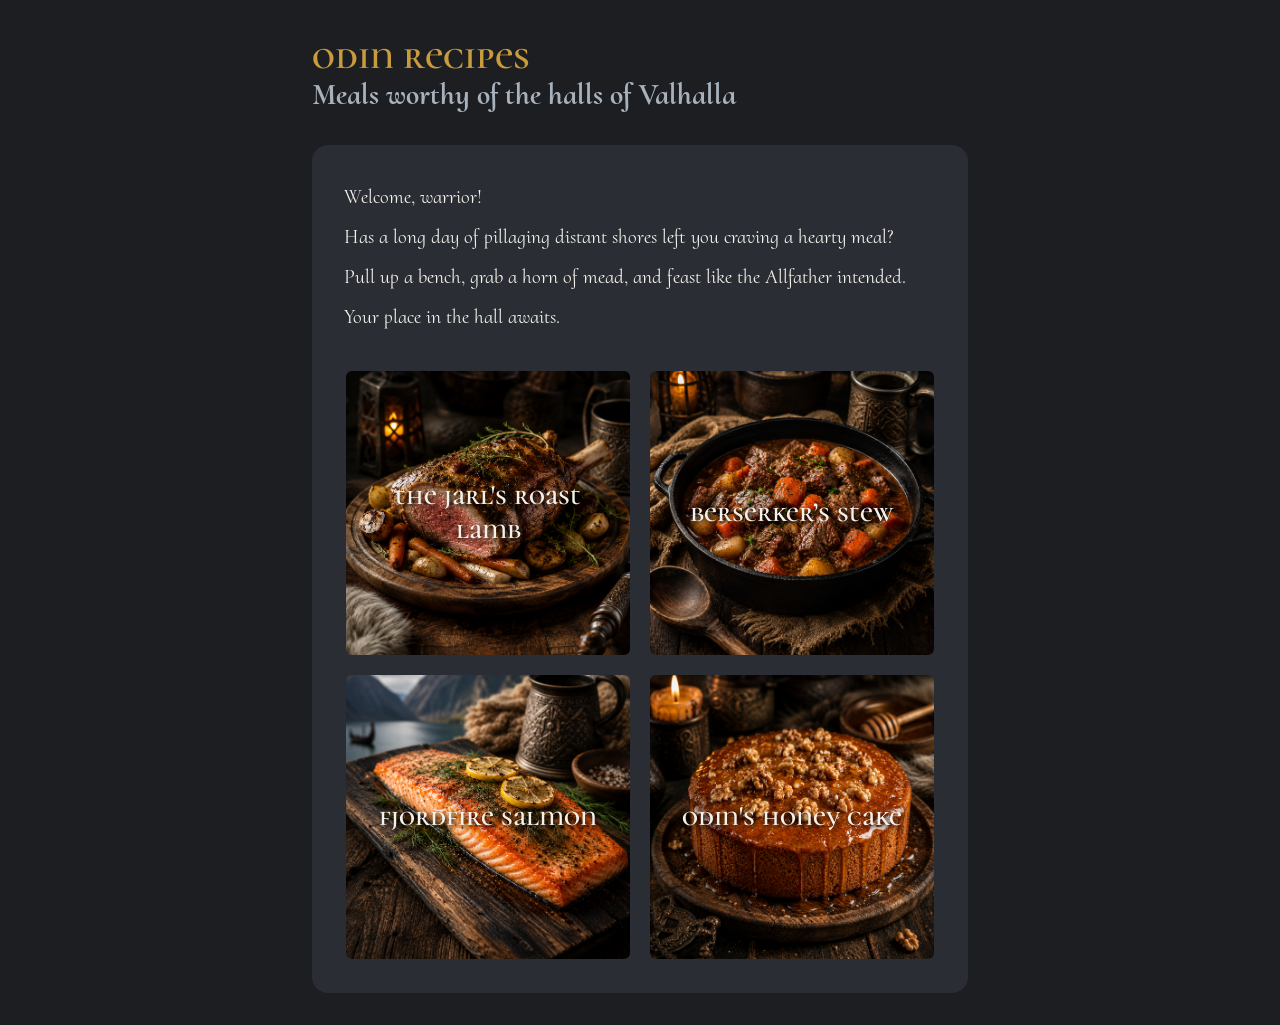
==== index.html @ 8e2f29a7 "Bevel edges and remove description from recipe card. Import CSS reset and Google Fonts." ====
<!doctype html>
<html lang="en">
<head>
  <meta charset="UTF-8">
  <meta name="viewport" content="width=device-width, initial-scale=1">
  <link rel="stylesheet" href="./assets/default.css">
  <title>Odin Recipes</title>
</head>
<body>
  <header>
    <h1>Odin Recipes</h1>
    <h2>Meals worthy of the halls of Valhalla</h2>
  </header>
  <main>
    <section>
      <p>Welcome, warrior!</p>
      <p>Has a long day of pillaging distant shores left you craving a hearty meal?</p>
      <p>Pull up a bench, grab a horn of mead, and feast like the Allfather intended.</p>
      <p>Your place in the hall awaits.</p>
    </section>

    <section class="recipes">
      <a class="recipe" href="#">
        <p class="recipe__name">The Jarl's Roast Lamb</p>
        <img class="recipe__image" src="./assets/images/f7678df5abf7.png" alt="The Jarl's Roast Lamb"></a>
      <a class="recipe" href="#">
        <p class="recipe__name">Berserker’s Stew</p>
        <img class="recipe__image" src="./assets/images/8103312cc3ab.png" alt="Berserker’s Stew"></a>
      <a class="recipe" href="#">
        <p class="recipe__name">Fjordfire Salmon</p>
        <img class="recipe__image" src="./assets/images/a876456f0e46.png" alt="Fjordfire Salmon">
      </a>
      <a class="recipe" href="#">
        <p class="recipe__name">Odin's Honey Cake</p>
        <img class="recipe__image" src="./assets/images/fd5658f6d275.png" alt="Odin's Honey Cake"></a>
    </section>
  </main>
</body>
</html>
---- assets/default.css ----
@import url("https://cdn.jsdelivr.net/npm/modern-normalize@3.0.1/modern-normalize.min.css");
@import url('https://fonts.googleapis.com/css2?family=Cormorant+Unicase:wght@600&family=Cormorant+Upright&display=swap');

:root {
  --black:        #1D1E22;
  --light-black:  #2A2D34;
  --primary:      #C89B3C;
  --secondary:    #A8B2BD;
  --white:        #F4F1EA;

  --max-width:    720px;
  --padding:      32px;
  --padding-half: calc(var(--padding) / 2);
}

* {
  margin:  0;
  padding: 0;
}

html {
  color:            var(--white);
  background-color: var(--black);
}

body {
  font-family:    "Cormorant Upright", serif;
  font-size:      20px;
  font-weight:    400;
  font-style:     normal;
  display:        flex;
  flex-direction: column;
  margin:         0 auto;
  padding:        var(--padding);
  max-width:      var(--max-width);
  gap:            var(--padding);
}

main {
  display:          flex;
  flex-direction:   column;
  padding:          var(--padding);
  border-radius:    var(--padding-half);
  background-color: var(--light-black);
  gap:              var(--padding);
  corner-shape:     bevel;
}

h1 {
  font-family:    "Cormorant Unicase", serif;
  font-weight:    600;
  font-style:     normal;
  text-transform: lowercase;
  color:          var(--primary);
}

h2 {
  color: var(--secondary);
}

p {
  line-height: 2;
}

section.recipes {
  display:               grid;
  grid-template-columns: 1fr 1fr;
  gap:                   var(--padding-half);
}

section.recipes a {
  text-decoration: none;
  color:           inherit;
}

.recipe {
  position:        relative;
  display:         flex;
  overflow:        hidden;
  align-items:     center;
  flex-direction:  column;
  justify-content: center;
  padding:         calc(var(--padding) / 2);
  border:          2px solid transparent;
  border-radius:   calc(var(--padding-half) / 2);
  aspect-ratio:    1/1;
  corner-shape:    bevel;
}

.recipe:hover {
  border-width: 2px;
  border-color: var(--primary);
}

.recipe__name {
  font-family:    "Cormorant Unicase", serif;
  font-size:      28px;
  font-weight:    600;
  font-style:     normal;
  text-transform: lowercase;
}

.recipe__name,
.recipe__description {
  line-height: 1.2;
  position:    relative;
  z-index:     2;
  text-align:  center;
  text-shadow: 2px 2px 5px #000000;
}

.recipe img {
  position:   absolute;
  z-index:    0;
  width:      100%;
  height:     100%;
  object-fit: cover;
  inset:      0;
}
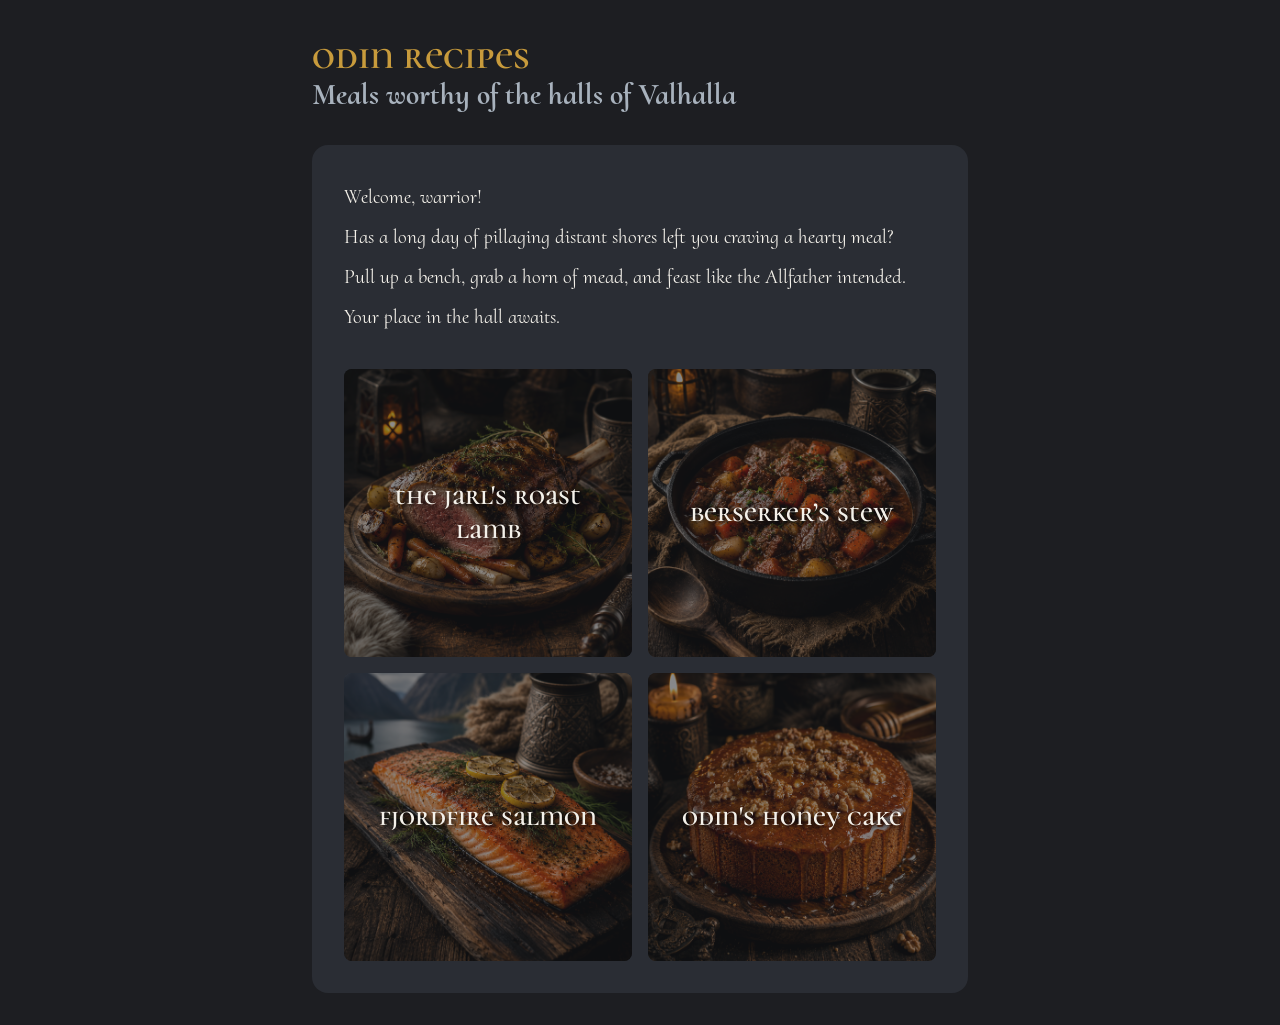
==== commit 176fb29f: "Create boilerplate HTML for individual recipe page. Update CSS naming conventions." ====
--- a/index.html
+++ b/index.html
@@ -20,17 +20,17 @@
     </section>
 
     <section class="recipes">
-      <a class="recipe" href="#">
+      <a class="recipe__card" href="./recipes/the-jarls-roast-lamb.html">
         <p class="recipe__name">The Jarl's Roast Lamb</p>
         <img class="recipe__image" src="./assets/images/f7678df5abf7.png" alt="The Jarl's Roast Lamb"></a>
-      <a class="recipe" href="#">
+      <a class="recipe__card" href="#">
         <p class="recipe__name">Berserker’s Stew</p>
         <img class="recipe__image" src="./assets/images/8103312cc3ab.png" alt="Berserker’s Stew"></a>
-      <a class="recipe" href="#">
+      <a class="recipe__card" href="#">
         <p class="recipe__name">Fjordfire Salmon</p>
         <img class="recipe__image" src="./assets/images/a876456f0e46.png" alt="Fjordfire Salmon">
       </a>
-      <a class="recipe" href="#">
+      <a class="recipe__card" href="#">
         <p class="recipe__name">Odin's Honey Cake</p>
         <img class="recipe__image" src="./assets/images/fd5658f6d275.png" alt="Odin's Honey Cake"></a>
     </section>
--- a/assets/default.css
+++ b/assets/default.css
@@ -37,13 +37,17 @@
 }
 
 main {
-  display:          flex;
-  flex-direction:   column;
   padding:          var(--padding);
   border-radius:    var(--padding-half);
   background-color: var(--light-black);
-  gap:              var(--padding);
   corner-shape:     bevel;
+}
+
+main,
+.recipe__hero {
+  display:        flex;
+  flex-direction: column;
+  gap:            var(--padding);
 }
 
 h1 {
@@ -73,7 +77,7 @@
   color:           inherit;
 }
 
-.recipe {
+.recipe__card {
   position:        relative;
   display:         flex;
   overflow:        hidden;
@@ -81,15 +85,29 @@
   flex-direction:  column;
   justify-content: center;
   padding:         calc(var(--padding) / 2);
-  border:          2px solid transparent;
+  transition:      all .2s ease;
   border-radius:   calc(var(--padding-half) / 2);
   aspect-ratio:    1/1;
   corner-shape:    bevel;
 }
 
-.recipe:hover {
-  border-width: 2px;
-  border-color: var(--primary);
+.recipe__card::before {
+  position:         absolute;
+  z-index:          1;
+  content:          "";
+  transition:       all .2s ease;
+  opacity:          0.5;
+  background-color: var(--black);
+  inset:            0;
+}
+
+.recipe__card:hover {
+  transform:  scale(1.05);
+  box-shadow: var(--primary) 0 0 16px;
+}
+
+.recipe__card:hover::before {
+  background-color: transparent;
 }
 
 .recipe__name {
@@ -97,6 +115,7 @@
   font-size:      28px;
   font-weight:    600;
   font-style:     normal;
+  transition:     all .2s ease;
   text-transform: lowercase;
 }
 
@@ -109,7 +128,11 @@
   text-shadow: 2px 2px 5px #000000;
 }
 
-.recipe img {
+.recipe__card:hover .recipe__name {
+  opacity: 0;
+}
+
+.recipe__image {
   position:   absolute;
   z-index:    0;
   width:      100%;
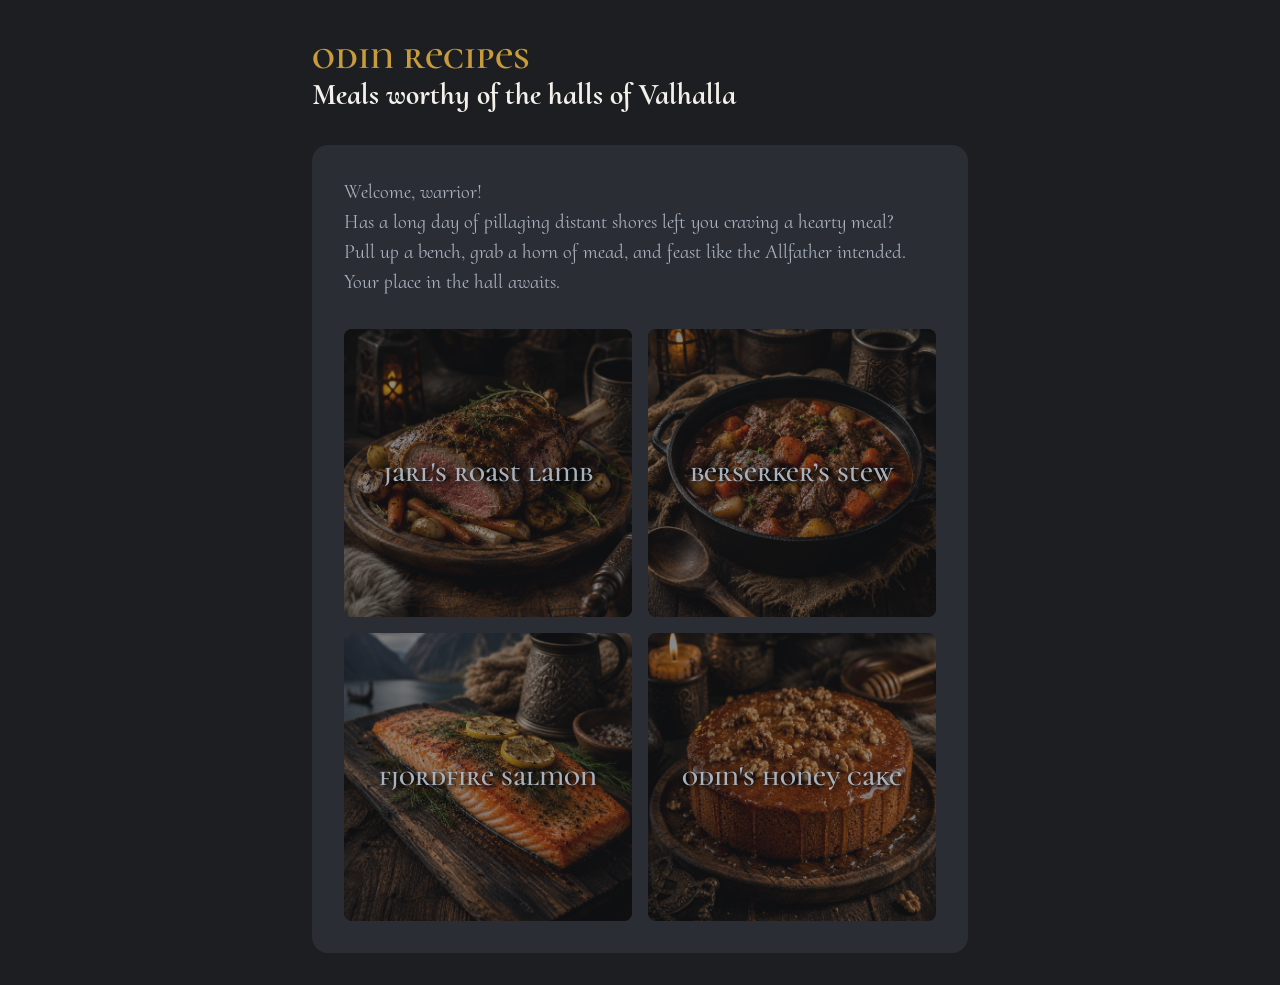
==== commit 6eef4926: "Add Berserker's Stew" ====
--- a/index.html
+++ b/index.html
@@ -20,10 +20,10 @@
     </section>
 
     <section class="recipes">
-      <a class="recipe__card" href="./recipes/the-jarls-roast-lamb.html">
-        <p class="recipe__name">The Jarl's Roast Lamb</p>
-        <img class="recipe__image" src="./assets/images/f7678df5abf7.png" alt="The Jarl's Roast Lamb"></a>
-      <a class="recipe__card" href="#">
+      <a class="recipe__card" href="recipes/jarls-roast-lamb.html">
+        <p class="recipe__name">Jarl's Roast Lamb</p>
+        <img class="recipe__image" src="./assets/images/f7678df5abf7.png" alt="Jarl's Roast Lamb"></a>
+      <a class="recipe__card" href="recipes/berserkers-stew.html">
         <p class="recipe__name">Berserker’s Stew</p>
         <img class="recipe__image" src="./assets/images/8103312cc3ab.png" alt="Berserker’s Stew"></a>
       <a class="recipe__card" href="#">
--- a/assets/default.css
+++ b/assets/default.css
@@ -1,5 +1,5 @@
 @import url("https://cdn.jsdelivr.net/npm/modern-normalize@3.0.1/modern-normalize.min.css");
-@import url('https://fonts.googleapis.com/css2?family=Cormorant+Unicase:wght@600&family=Cormorant+Upright&display=swap');
+@import url('https://fonts.googleapis.com/css2?family=Cormorant+Unicase:wght@600&family=Cormorant+Upright&family=Noto+Sans+Runic&display=swap');
 
 :root {
   --black:        #1D1E22;
@@ -19,7 +19,7 @@
 }
 
 html {
-  color:            var(--white);
+  color:            var(--secondary);
   background-color: var(--black);
 }
 
@@ -59,11 +59,11 @@
 }
 
 h2 {
-  color: var(--secondary);
+  color: var(--white);
 }
 
 p {
-  line-height: 2;
+  line-height: 1.5;
 }
 
 section.recipes {
@@ -119,9 +119,8 @@
   text-transform: lowercase;
 }
 
-.recipe__name,
-.recipe__description {
-  line-height: 1.2;
+.recipe__name {
+  line-height: 1.25;
   position:    relative;
   z-index:     2;
   text-align:  center;
@@ -139,4 +138,94 @@
   height:     100%;
   object-fit: cover;
   inset:      0;
+}
+
+.recipe__hero {
+  gap: var(--padding-half);
+}
+
+.recipe__hero h1 {
+  font-size:       32px;
+  display:         flex;
+  align-items:     flex-end;
+  flex-direction:  row;
+  justify-content: space-between;
+}
+
+.recipe__hero a.breadcrumb {
+  font-size:       .75em;
+  text-decoration: none;
+  color:           var(--white);
+}
+
+.recipe__hero a:hover {
+  color: var(--secondary);
+}
+
+.recipe__hero a.breadcrumb::before {
+  font-family: "Noto Sans Runic", sans-serif;
+  font-weight: 400;
+  font-style:  normal;
+  margin:      0 .5rem;
+  content:     "ᚳ";
+}
+
+.recipe__hero img {
+  width:           100%;
+  aspect-ratio:    16 / 9;
+  object-fit:      cover;
+  object-position: center;
+}
+
+.recipe__hero h2 {
+  font-family:    "Cormorant Unicase", serif;
+  font-size:      24px;
+  font-weight:    600;
+  font-style:     normal;
+  margin-bottom:  .5em;
+  text-transform: lowercase;
+}
+
+.recipe__hero ul, .recipe__hero ol {
+  line-height: 1.5;
+}
+
+.recipe__hero li:first-of-type {
+  margin-top: 1px;
+}
+
+ul, ol {
+  list-style: none;
+}
+
+ul li, ol li {
+  position:     relative;
+  padding-left: 1.5rem;
+}
+
+ol li {
+  counter-increment: ritual;
+}
+
+ul li::before, ol li::before {
+  font-family: "Noto Sans Runic", sans-serif;
+  font-weight: 400;
+  font-style:  normal;
+  position:    absolute;
+  top:         0;
+  left:        0;
+}
+
+ul li::before {
+  content: "ᛟ";
+  color:   var(--primary);
+}
+
+ol li::before {
+  content: counter(ritual);
+  color:   var(--primary);
+}
+
+ol li:not(:last-of-type) {
+  margin-bottom: .5em;
 }
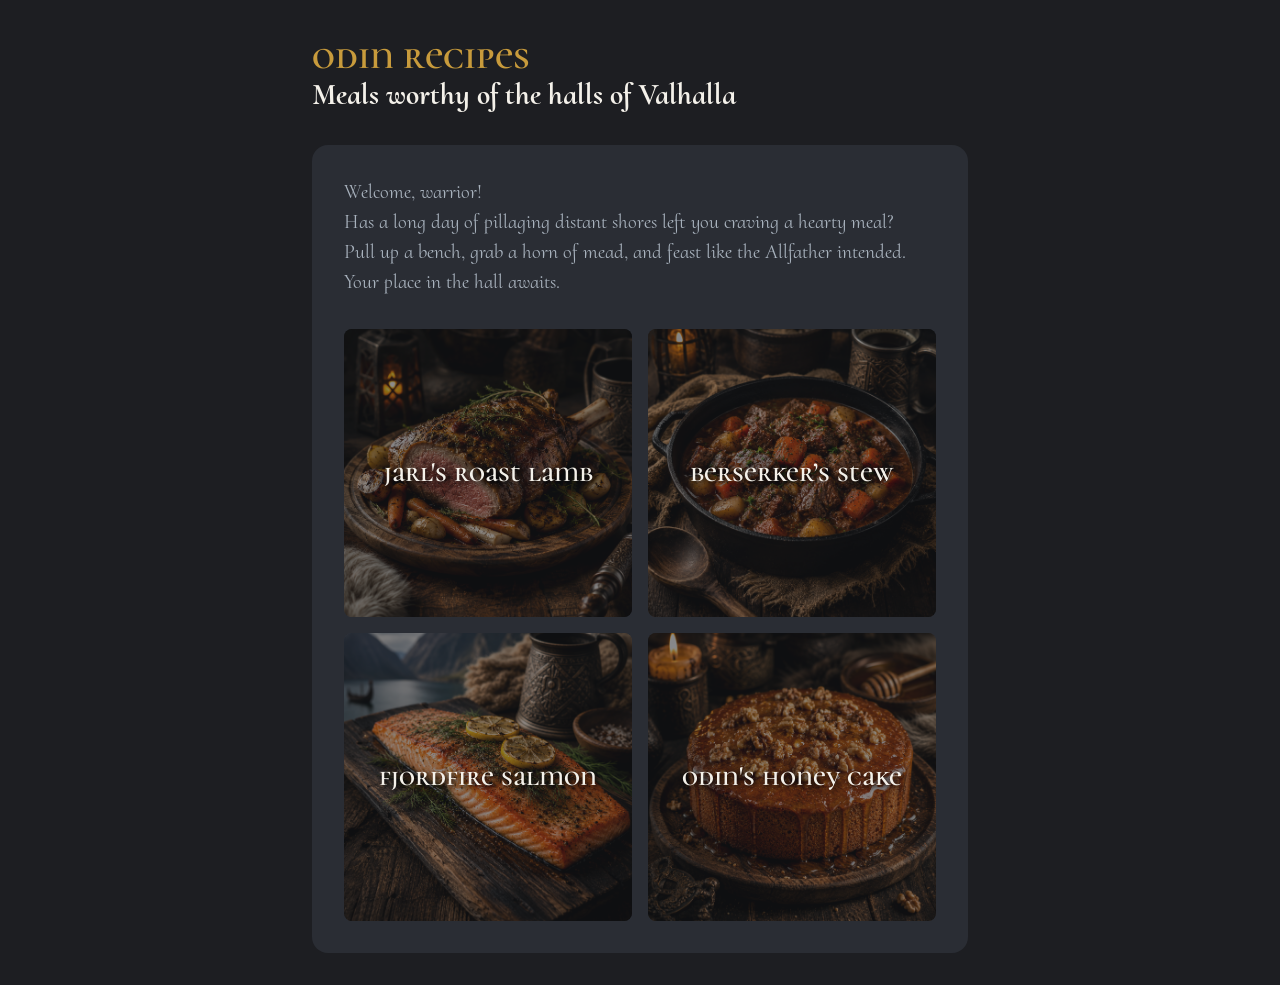
==== commit 2e8b738f: "Add Fjordfire Salmon and Odin's Honey Cake" ====
--- a/index.html
+++ b/index.html
@@ -20,17 +20,17 @@
     </section>
 
     <section class="recipes">
-      <a class="recipe__card" href="recipes/jarls-roast-lamb.html">
+      <a class="recipe__card" href="./recipes/jarls-roast-lamb.html">
         <p class="recipe__name">Jarl's Roast Lamb</p>
         <img class="recipe__image" src="./assets/images/f7678df5abf7.png" alt="Jarl's Roast Lamb"></a>
-      <a class="recipe__card" href="recipes/berserkers-stew.html">
+      <a class="recipe__card" href="./recipes/berserkers-stew.html">
         <p class="recipe__name">Berserker’s Stew</p>
         <img class="recipe__image" src="./assets/images/8103312cc3ab.png" alt="Berserker’s Stew"></a>
-      <a class="recipe__card" href="#">
+      <a class="recipe__card" href="./recipes/fjordfire-salmon.html">
         <p class="recipe__name">Fjordfire Salmon</p>
         <img class="recipe__image" src="./assets/images/a876456f0e46.png" alt="Fjordfire Salmon">
       </a>
-      <a class="recipe__card" href="#">
+      <a class="recipe__card" href="./recipes/odins-honey-cake.html">
         <p class="recipe__name">Odin's Honey Cake</p>
         <img class="recipe__image" src="./assets/images/fd5658f6d275.png" alt="Odin's Honey Cake"></a>
     </section>
--- a/assets/default.css
+++ b/assets/default.css
@@ -115,8 +115,10 @@
   font-size:      28px;
   font-weight:    600;
   font-style:     normal;
+  user-select:    none;
   transition:     all .2s ease;
   text-transform: lowercase;
+  color:          var(--white);
 }
 
 .recipe__name {
@@ -172,7 +174,7 @@
 
 .recipe__hero img {
   width:           100%;
-  aspect-ratio:    16 / 9;
+  aspect-ratio:    3 / 2;
   object-fit:      cover;
   object-position: center;
 }
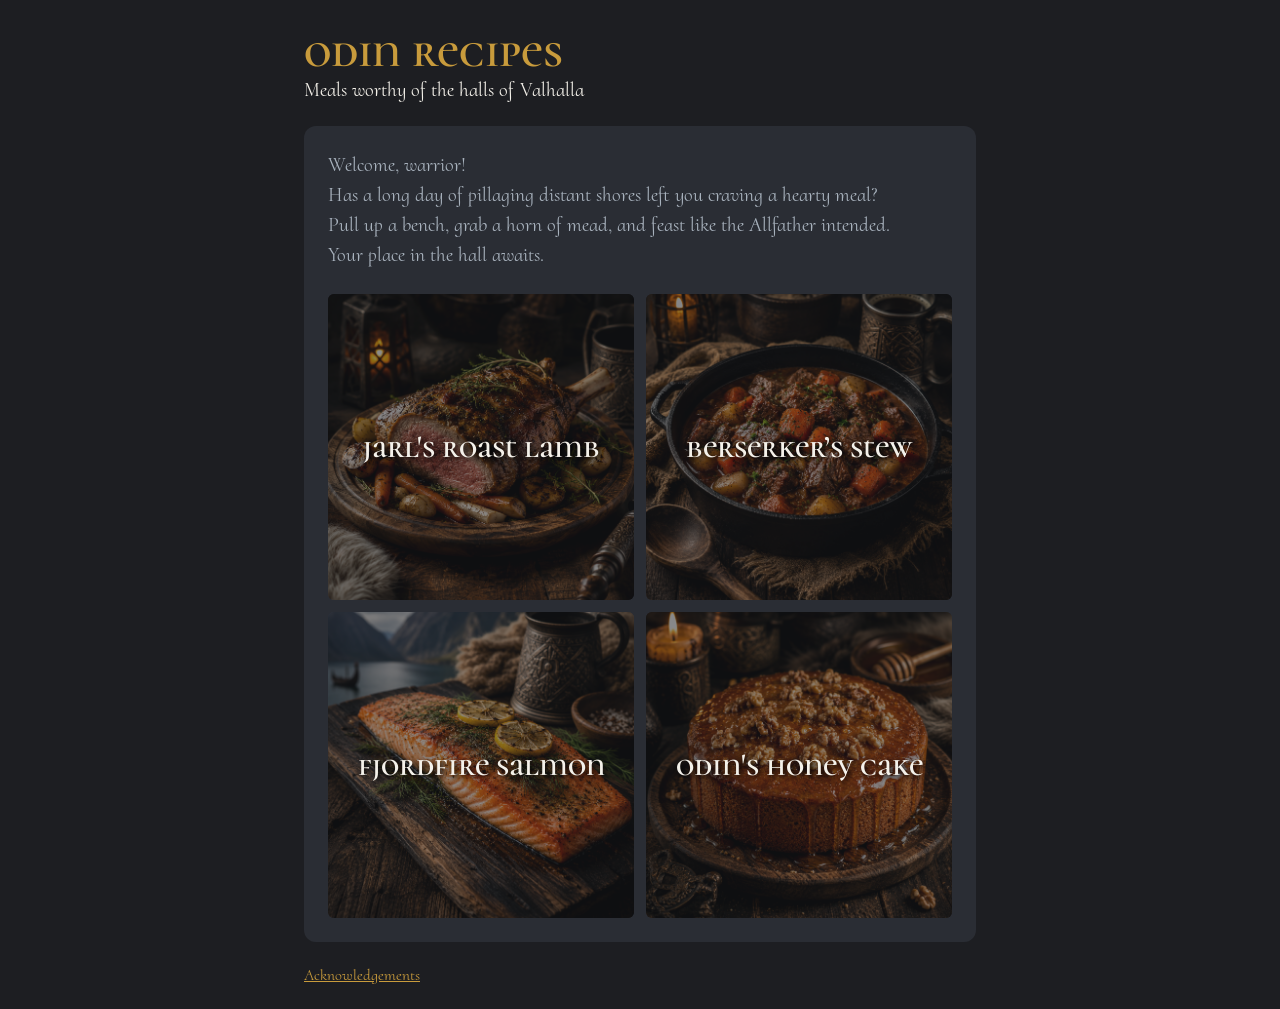
==== commit ab2ea3de: "Add Acknowledgements; update styling; fix header links" ====
--- a/index.html
+++ b/index.html
@@ -2,14 +2,14 @@
 <html lang="en">
 <head>
   <meta charset="UTF-8">
-  <meta name="viewport" content="width=device-width, initial-scale=1">
-  <link rel="stylesheet" href="./assets/default.css">
+  <meta content="width=device-width, initial-scale=1" name="viewport">
+  <link href="./assets/default.css" rel="stylesheet">
   <title>Odin Recipes</title>
 </head>
 <body>
   <header>
-    <h1>Odin Recipes</h1>
-    <h2>Meals worthy of the halls of Valhalla</h2>
+    <div id="site__title"><a href="./index.html">Odin Recipes</a></div>
+    <div id="site__subtitle">Meals worthy of the halls of Valhalla</div>
   </header>
   <main>
     <section>
@@ -22,18 +22,24 @@
     <section class="recipes">
       <a class="recipe__card" href="./recipes/jarls-roast-lamb.html">
         <p class="recipe__name">Jarl's Roast Lamb</p>
-        <img class="recipe__image" src="./assets/images/f7678df5abf7.png" alt="Jarl's Roast Lamb"></a>
+        <img alt="Jarl's Roast Lamb" class="recipe__image" src="./assets/images/f7678df5abf7.png">
+      </a>
       <a class="recipe__card" href="./recipes/berserkers-stew.html">
         <p class="recipe__name">Berserker’s Stew</p>
-        <img class="recipe__image" src="./assets/images/8103312cc3ab.png" alt="Berserker’s Stew"></a>
+        <img alt="Berserker’s Stew" class="recipe__image" src="./assets/images/8103312cc3ab.png">
+      </a>
       <a class="recipe__card" href="./recipes/fjordfire-salmon.html">
         <p class="recipe__name">Fjordfire Salmon</p>
-        <img class="recipe__image" src="./assets/images/a876456f0e46.png" alt="Fjordfire Salmon">
+        <img alt="Fjordfire Salmon" class="recipe__image" src="./assets/images/a876456f0e46.png">
       </a>
       <a class="recipe__card" href="./recipes/odins-honey-cake.html">
         <p class="recipe__name">Odin's Honey Cake</p>
-        <img class="recipe__image" src="./assets/images/fd5658f6d275.png" alt="Odin's Honey Cake"></a>
+        <img alt="Odin's Honey Cake" class="recipe__image" src="./assets/images/fd5658f6d275.png">
+      </a>
     </section>
   </main>
+  <footer>
+    <small><a href="./acknowledgements.html">Acknowledgements</a></small>
+  </footer>
 </body>
 </html>
--- a/assets/default.css
+++ b/assets/default.css
@@ -9,7 +9,7 @@
   --white:        #F4F1EA;
 
   --max-width:    720px;
-  --padding:      32px;
+  --padding:      24px;
   --padding-half: calc(var(--padding) / 2);
 }
 
@@ -50,15 +50,22 @@
   gap:            var(--padding);
 }
 
-h1 {
-  font-family:    "Cormorant Unicase", serif;
-  font-weight:    600;
-  font-style:     normal;
-  text-transform: lowercase;
-  color:          var(--primary);
-}
-
-h2 {
+h1, #site__title a {
+  font-family:     "Cormorant Unicase", serif;
+  font-size:       3rem;
+  font-weight:     600;
+  font-style:      normal;
+  text-decoration: none;
+  text-transform:  lowercase;
+  color:           var(--primary);
+}
+
+#site__title a:hover {
+  text-decoration: underline;
+  color:           var(--white);
+}
+
+h2, #site__subtitle {
   color: var(--white);
 }
 
@@ -68,7 +75,7 @@
 
 section.recipes {
   display:               grid;
-  grid-template-columns: 1fr 1fr;
+  grid-template-columns: 1fr;
   gap:                   var(--padding-half);
 }
 
@@ -85,7 +92,6 @@
   flex-direction:  column;
   justify-content: center;
   padding:         calc(var(--padding) / 2);
-  transition:      all .2s ease;
   border-radius:   calc(var(--padding-half) / 2);
   aspect-ratio:    1/1;
   corner-shape:    bevel;
@@ -95,15 +101,15 @@
   position:         absolute;
   z-index:          1;
   content:          "";
-  transition:       all .2s ease;
   opacity:          0.5;
   background-color: var(--black);
   inset:            0;
 }
 
 .recipe__card:hover {
+  z-index:    3;
   transform:  scale(1.05);
-  box-shadow: var(--primary) 0 0 16px;
+  box-shadow: var(--primary) 0 0 1rem;
 }
 
 .recipe__card:hover::before {
@@ -112,21 +118,17 @@
 
 .recipe__name {
   font-family:    "Cormorant Unicase", serif;
-  font-size:      28px;
+  font-size:      2rem;
   font-weight:    600;
   font-style:     normal;
+  line-height:    1.25;
+  position:       relative;
+  z-index:        2;
   user-select:    none;
-  transition:     all .2s ease;
+  text-align:     center;
   text-transform: lowercase;
   color:          var(--white);
-}
-
-.recipe__name {
-  line-height: 1.25;
-  position:    relative;
-  z-index:     2;
-  text-align:  center;
-  text-shadow: 2px 2px 5px #000000;
+  text-shadow:    2px 2px 5px #000000;
 }
 
 .recipe__card:hover .recipe__name {
@@ -147,29 +149,50 @@
 }
 
 .recipe__hero h1 {
-  font-size:       32px;
+  font-size:                 2.5rem;
+  display:                   flex;
+  align-items:               flex-start;
+  flex-direction:            column;
+  justify-content:           space-between;
+  text-decoration:           underline;
+  text-decoration-style:     wavy;
+  text-decoration-thickness: .1rem;
+  text-decoration-color:     var(--white);
+}
+
+a.breadcrumb {
+  font-size:       1.5rem;
   display:         flex;
-  align-items:     flex-end;
+  align-items:     center;
+  align-self:      flex-start;
   flex-direction:  row;
-  justify-content: space-between;
-}
-
-.recipe__hero a.breadcrumb {
-  font-size:       .75em;
+  width:           fit-content;
   text-decoration: none;
   color:           var(--white);
 }
 
-.recipe__hero a:hover {
-  color: var(--secondary);
-}
-
-.recipe__hero a.breadcrumb::before {
-  font-family: "Noto Sans Runic", sans-serif;
-  font-weight: 400;
-  font-style:  normal;
-  margin:      0 .5rem;
-  content:     "ᚳ";
+a.breadcrumb:hover {
+  color: var(--primary);
+}
+
+a.breadcrumb::before {
+  position:     relative;
+  top:          0.05em;
+  display:      inline-block;
+  margin-right: .25em;
+  width:        .75em;
+  height:       .75em;
+  content:      "";
+  animation:    breadcrumb-wiggle 2s ease-in-out infinite;
+  background:   bottom / contain no-repeat url("data:image/svg+xml,%3Csvg xmlns='http://www.w3.org/2000/svg' viewBox='0 0 576 512'%3E%3Cpath fill='%23C89B3C' d='M9.4 233.4c-12.5 12.5-12.5 32.8 0 45.3l128 128c12.5 12.5 32.8 12.5 45.3 0s12.5-32.8 0-45.3L109.3 288 544 288c17.7 0 32-14.3 32-32s-14.3-32-32-32l-434.7 0 73.4-73.4c12.5-12.5 12.5-32.8 0-45.3s-32.8-12.5-45.3 0l-128 128z'/%3E%3C/svg%3E");
+}
+
+a.breadcrumb:hover::before {
+  background: bottom / contain no-repeat url("data:image/svg+xml,%3Csvg xmlns='http://www.w3.org/2000/svg' viewBox='0 0 576 512'%3E%3Cpath fill='%23A8B2BD' d='M9.4 233.4c-12.5 12.5-12.5 32.8 0 45.3l128 128c12.5 12.5 32.8 12.5 45.3 0s12.5-32.8 0-45.3L109.3 288 544 288c17.7 0 32-14.3 32-32s-14.3-32-32-32l-434.7 0 73.4-73.4c12.5-12.5 12.5-32.8 0-45.3s-32.8-12.5-45.3 0l-128 128z'/%3E%3C/svg%3E");
+}
+
+.recipe__hero section {
+  text-align: justify;
 }
 
 .recipe__hero img {
@@ -179,15 +202,22 @@
   object-position: center;
 }
 
-.recipe__hero h2 {
+.recipe__hero h2, section h2, a.breadcrumb {
   font-family:    "Cormorant Unicase", serif;
-  font-size:      24px;
+  font-size:      1.5rem;
   font-weight:    600;
   font-style:     normal;
   margin-bottom:  .5em;
   text-transform: lowercase;
 }
 
+section h2 {
+  text-decoration:           underline;
+  text-decoration-style:     wavy;
+  text-decoration-thickness: .1rem;
+  text-decoration-color:     var(--primary);
+}
+
 .recipe__hero ul, .recipe__hero ol {
   line-height: 1.5;
 }
@@ -202,7 +232,7 @@
 
 ul li, ol li {
   position:     relative;
-  padding-left: 1.5rem;
+  padding-left: 1.5em;
 }
 
 ol li {
@@ -230,4 +260,53 @@
 
 ol li:not(:last-of-type) {
   margin-bottom: .5em;
+}
+
+footer {
+  display:         flex;
+  flex-direction:  row;
+  justify-content: space-between;
+}
+
+footer a, a[rel="noopener noreferrer"] {
+  color: var(--primary);
+}
+
+footer a:hover, a[rel="noopener noreferrer"]:hover {
+  text-decoration: none;
+}
+
+a[rel="noopener noreferrer"]:after {
+  position:    relative;
+  top:         -0.25em;
+  display:     inline-block;
+  margin-left: 0.25em;
+  width:       0.5em;
+  height:      0.5em;
+  content:     "";
+  background:  center / contain no-repeat url("data:image/svg+xml,%3Csvg xmlns='http://www.w3.org/2000/svg' viewBox='0 0 512 512'%3E%3Cpath fill='%23C89B3C' d='M320 0c-17.7 0-32 14.3-32 32s14.3 32 32 32l82.7 0-201.4 201.4c-12.5 12.5-12.5 32.8 0 45.3s32.8 12.5 45.3 0L448 109.3 448 192c0 17.7 14.3 32 32 32s32-14.3 32-32l0-160c0-17.7-14.3-32-32-32L320 0zM80 96C35.8 96 0 131.8 0 176L0 432c0 44.2 35.8 80 80 80l256 0c44.2 0 80-35.8 80-80l0-80c0-17.7-14.3-32-32-32s-32 14.3-32 32l0 80c0 8.8-7.2 16-16 16L80 448c-8.8 0-16-7.2-16-16l0-256c0-8.8 7.2-16 16-16l80 0c17.7 0 32-14.3 32-32s-14.3-32-32-32L80 96z'/%3E%3C/svg%3E");
+}
+
+.recipe__card,
+.recipe__card::before,
+.recipe__name,
+a.breadcrumb,
+#site__title a {
+  transition: all .25s ease-in-out;
+}
+
+@keyframes breadcrumb-wiggle {
+  0%, 100% {
+    transform: translateX(0);
+  }
+
+  50% {
+    transform: translateX(-0.5em);
+  }
+}
+
+@media (min-width: 480px) {
+  section.recipes {
+    grid-template-columns: 1fr 1fr;
+  }
 }
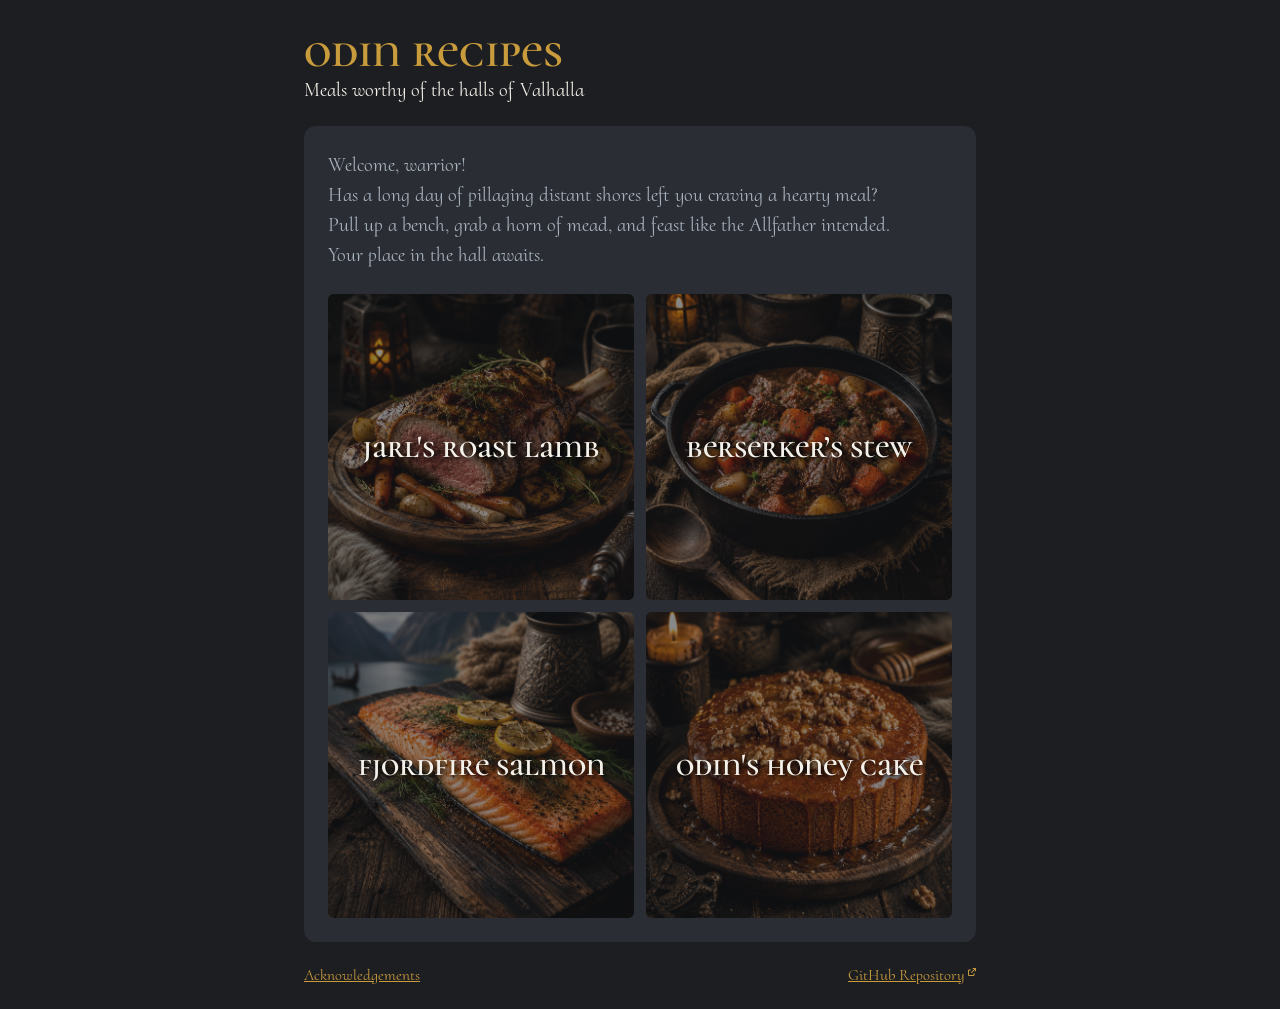
==== commit 1d0034a7: "Add footer link to GitHub repository" ====
--- a/index.html
+++ b/index.html
@@ -8,7 +8,7 @@
 </head>
 <body>
   <header>
-    <div id="site__title"><a href="./index.html">Odin Recipes</a></div>
+    <div id="site__title"><a href="./index.html"><h1>Odin Recipes</h1></a></div>
     <div id="site__subtitle">Meals worthy of the halls of Valhalla</div>
   </header>
   <main>
@@ -40,6 +40,7 @@
   </main>
   <footer>
     <small><a href="./acknowledgements.html">Acknowledgements</a></small>
+    <small><a href="https://github.com/TuringTVPI/odin-recipes" rel="noopener noreferrer" target="_blank">GitHub Repository</a></small>
   </footer>
 </body>
 </html>
